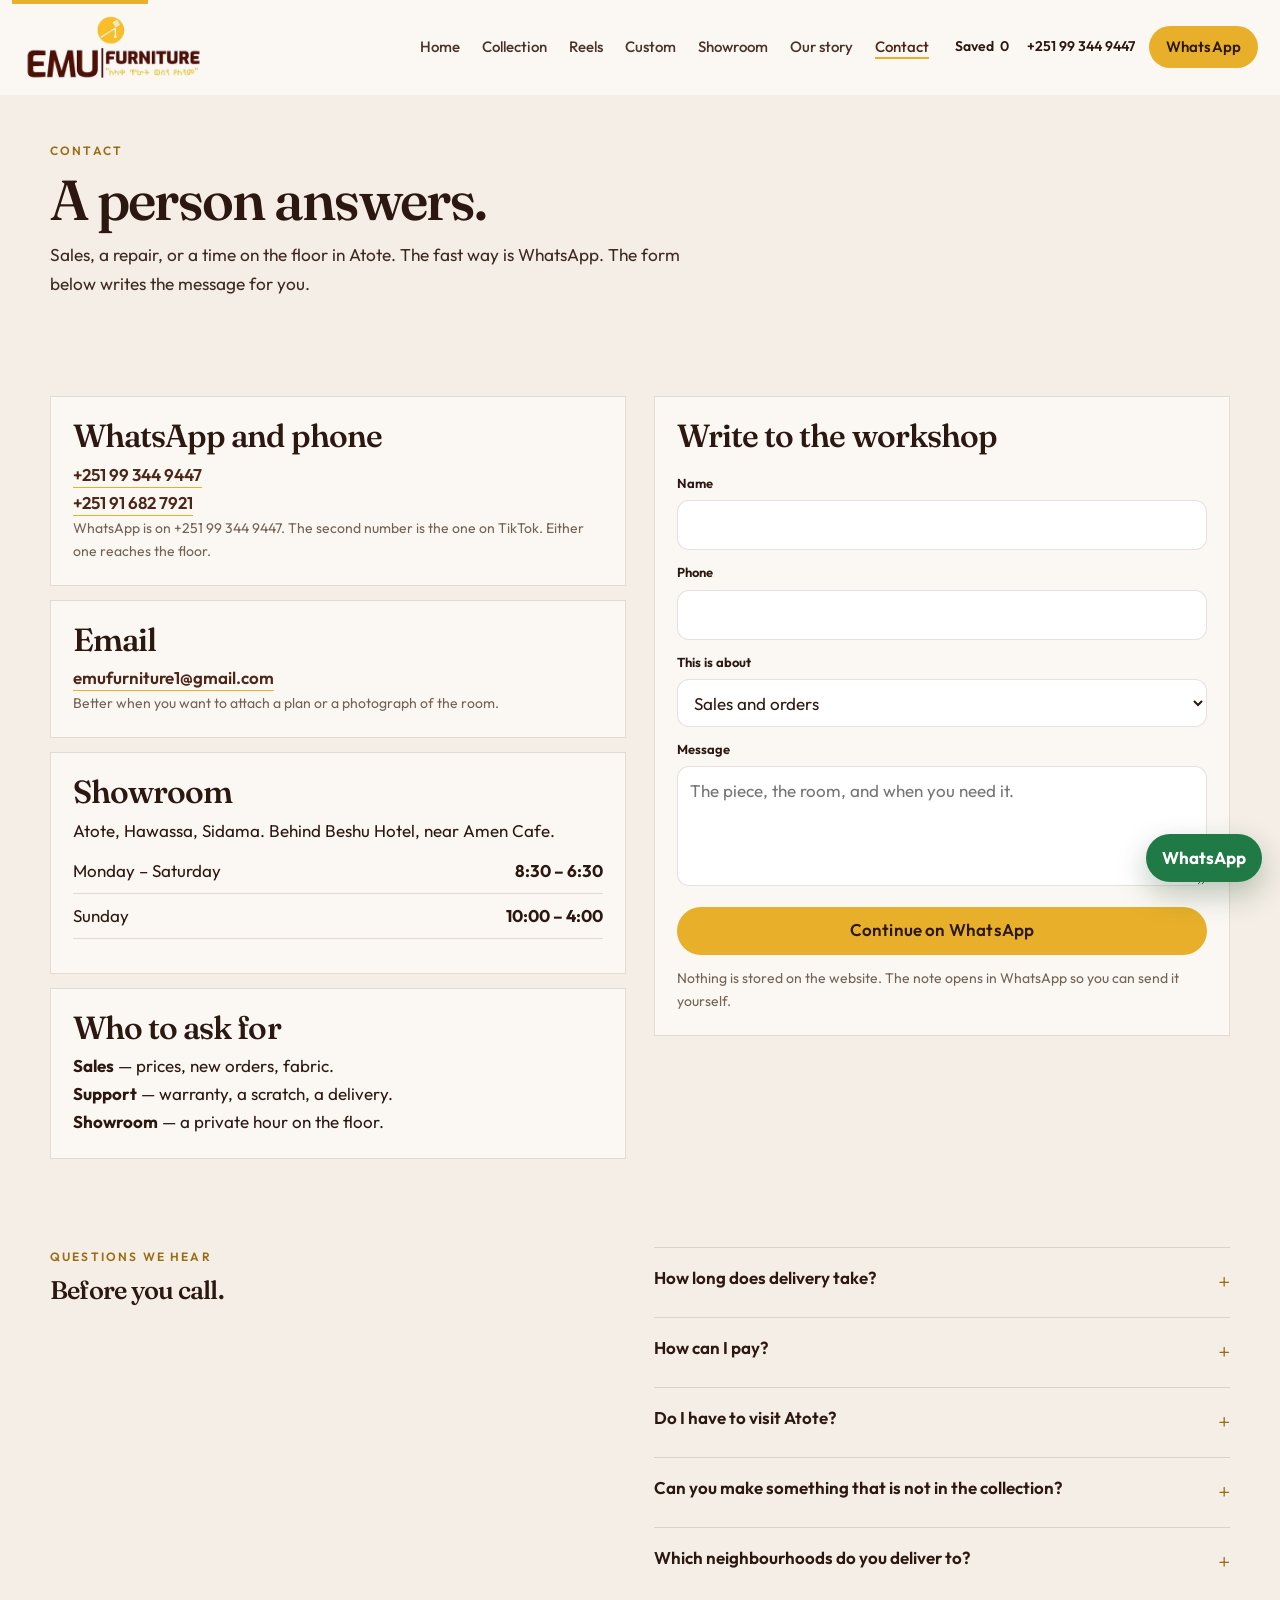
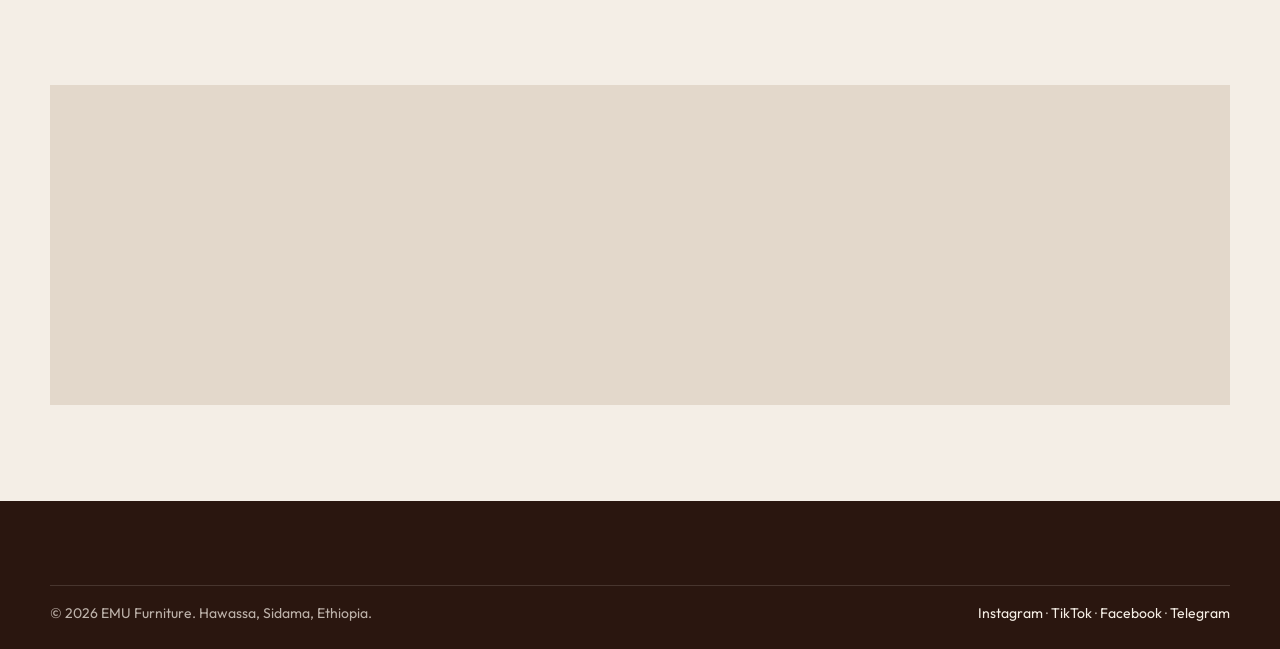
==== contact.html @ ab822ce2 "Add the EMU Furniture showroom site. Co-authored-by: Cursor <cursoragent@cursor.com>" ====
<!DOCTYPE html>
<html lang="en">
<head>
  <meta charset="utf-8">
  <meta name="viewport" content="width=device-width, initial-scale=1">
  <title>Contact | EMU Furniture Hawassa</title>
  <meta name="description" content="Call, WhatsApp, or email EMU Furniture in Atote, Hawassa. +251 99 344 9447 · emufurniture1@gmail.com.">
  <meta name="theme-color" content="#4e2618">
  <link rel="icon" href="images/logo.png">
  <link rel="preconnect" href="https://fonts.googleapis.com">
  <link rel="preconnect" href="https://fonts.gstatic.com" crossorigin>
  <link href="https://fonts.googleapis.com/css2?family=Fraunces:ital,opsz,wght@0,9..144,500;0,9..144,600;1,9..144,500&family=Noto+Sans+Ethiopic:wght@500;600&family=Outfit:wght@400;500;600;700&display=swap" rel="stylesheet">
  <link rel="stylesheet" href="css/style.css">
  <script>if(sessionStorage.getItem("emu-in"))document.documentElement.classList.add("seen");</script>
</head>
<body data-page="contact">
  <a class="skip" href="#main">Skip to content</a>
  <div id="progress"></div>
  <header class="site-header">
    <a class="brand" href="index.html"><img src="images/logo.png" alt="EMU Furniture"></a>
    <nav class="nav" id="nav">
      <a href="index.html">Home</a>
      <a href="shop.html">Collection</a>
      <a href="reels.html">Reels</a>
      <a href="custom.html">Custom</a>
      <a href="showroom.html">Showroom</a>
      <a href="about.html">Our story</a>
      <a href="contact.html">Contact</a>
    </nav>
    <div class="header-actions">
      <a class="saved-link" href="shop.html?fav=1">Saved <span data-fav-count>0</span></a>
      <a class="call-link" href="tel:+251993449447"><span>+251 99 344 9447</span></a>
      <a class="btn btn-gold btn-sm" href="https://wa.me/251993449447" target="_blank" rel="noopener">WhatsApp</a>
      <button class="nav-toggle" id="nav-toggle" type="button" aria-label="Open menu" aria-expanded="false"><span></span></button>
    </div>
  </header>
  <main id="main">
    <section class="page-hero wrap">
      <p class="eyebrow">Contact</p>
      <h1>A person answers.</h1>
      <p class="lede">Sales, a repair, or a time on the floor in Atote. The fast way is WhatsApp. The form below writes the message for you.</p>
    </section>
    <section class="section">
      <div class="wrap split">
        <div class="info-grid" style="grid-template-columns:1fr">
          <article class="panel">
            <h3>WhatsApp and phone</h3>
            <p><a class="text-link" href="tel:+251993449447">+251 99 344 9447</a></p>
            <p><a class="text-link" href="tel:+251916827921">+251 91 682 7921</a></p>
            <p class="fine">WhatsApp is on +251 99 344 9447. The second number is the one on TikTok. Either one reaches the floor.</p>
          </article>
          <article class="panel">
            <h3>Email</h3>
            <p><a class="text-link" href="mailto:emufurniture1@gmail.com">emufurniture1@gmail.com</a></p>
            <p class="fine">Better when you want to attach a plan or a photograph of the room.</p>
          </article>
          <article class="panel">
            <h3>Showroom</h3>
            <p>Atote, Hawassa, Sidama. Behind Beshu Hotel, near Amen Cafe.</p>
            <div class="hours">
              <div><span>Monday – Saturday</span><strong>8:30 – 6:30</strong></div>
              <div><span>Sunday</span><strong>10:00 – 4:00</strong></div>
            </div>
          </article>
          <article class="panel">
            <h3>Who to ask for</h3>
            <p><strong>Sales</strong> — prices, new orders, fabric.</p>
            <p><strong>Support</strong> — warranty, a scratch, a delivery.</p>
            <p><strong>Showroom</strong> — a private hour on the floor.</p>
          </article>
        </div>
        <form class="panel form" data-whatsapp data-intro="Hello EMU Furniture,">
          <h3>Write to the workshop</h3>
          <label><span>Name</span><input class="field" name="Name" required autocomplete="name"></label>
          <label><span>Phone</span><input class="field" name="Phone" required autocomplete="tel"></label>
          <label><span>This is about</span>
            <select class="field" name="Department">
              <option>Sales and orders</option>
              <option>Customer support</option>
              <option>A showroom visit</option>
              <option>Something urgent</option>
            </select>
          </label>
          <label><span>Message</span><textarea class="field" name="Message" required placeholder="The piece, the room, and when you need it."></textarea></label>
          <button class="btn btn-gold" type="submit">Continue on WhatsApp</button>
          <p class="fine">Nothing is stored on the website. The note opens in WhatsApp so you can send it yourself.</p>
        </form>
      </div>
    </section>
    <section class="section" id="faq" style="padding-top:0">
      <div class="wrap split">
        <div>
          <p class="eyebrow">Questions we hear</p>
          <h2>Before you call.</h2>
        </div>
        <div>
          <div class="faq-item">
            <button class="faq-q" type="button" aria-expanded="false">How long does delivery take?</button>
            <div class="faq-a">In Hawassa, a piece already made is usually 3 to 5 business days. Outside the city, allow 7 to 14. Custom orders are typically 6 to 8 weeks, and a wardrobe can take eight. Delivery and assembly are free in Hawassa on orders over ETB 10,000.</div>
          </div>
          <div class="faq-item">
            <button class="faq-q" type="button" aria-expanded="false">How can I pay?</button>
            <div class="faq-a">Cash, bank transfer, cheque, and installment plans. Card payments are coming. The guide price on the site is confirmed before you pay.</div>
          </div>
          <div class="faq-item">
            <button class="faq-q" type="button" aria-expanded="false">Do I have to visit Atote?</button>
            <div class="faq-a">No. A WhatsApp video tour can cover fabric and timber if you are outside Hawassa. We still think the floor is the right place to decide, because a photograph is a poor judge of a joint.</div>
          </div>
          <div class="faq-item">
            <button class="faq-q" type="button" aria-expanded="false">Can you make something that is not in the collection?</button>
            <div class="faq-a">Yes. Custom work is the center of the house. The consultation is free, you see a 3D preview, and custom pieces carry a ten-year warranty.</div>
          </div>
          <div class="faq-item">
            <button class="faq-q" type="button" aria-expanded="false">Which neighbourhoods do you deliver to?</button>
            <div class="faq-a">Hawassa, Atote, Piassa, Mobil, Menaharya, Adis Ketema, and Hayik Dar are on the regular run. Other towns are arranged order by order.</div>
          </div>
        </div>
      </div>
    </section>
    <section class="section" style="padding-top:0">
      <div class="wrap">
        <iframe class="map" title="Map of Atote, Hawassa" loading="lazy" referrerpolicy="no-referrer-when-downgrade" src="https://maps.google.com/maps?q=Atote%20Hawassa%20Ethiopia&z=14&output=embed"></iframe>
      </div>
    </section>
  </main>
  <footer class="site-footer">
    <div class="wrap legal">
      <span>© <span id="year">2026</span> EMU Furniture. Hawassa, Sidama, Ethiopia.</span>
      <span><a href="https://www.instagram.com/emu.furniture" target="_blank" rel="noopener">Instagram</a> · <a href="https://www.tiktok.com/@emufurniture0" target="_blank" rel="noopener">TikTok</a> · <a href="https://www.facebook.com/share/1DXBBB97c6/?mibextid=wwXIfr" target="_blank" rel="noopener">Facebook</a> · <a href="https://t.me/M_achatoo" target="_blank" rel="noopener">Telegram</a></span>
    </div>
  </footer>
  <a class="wa-float" href="https://wa.me/251993449447" target="_blank" rel="noopener">WhatsApp</a>
  <script src="js/data.js"></script>
  <script src="js/main.js"></script>
</body>
</html>
---- css/style.css ----
:root {
  --ink: #2c1810;
  --espresso: #4e2618;
  --brown: #6b341f;
  --gold: #e8b02a;
  --gold-deep: #9a6d10;
  --cream: #f4eee6;
  --paper: #fbf8f3;
  --white: #ffffff;
  --sand: #e5d8c8;
  --muted: #746255;
  --line: rgba(78, 38, 24, 0.14);
  --shadow: 0 22px 50px rgba(44, 24, 16, 0.1);
  --header: 82px;
  --serif: "Fraunces", "Iowan Old Style", Palatino, Georgia, serif;
  --sans: "Outfit", "Segoe UI", sans-serif;
  --ethiopic: "Noto Sans Ethiopic", "Nyala", "Ebrima", sans-serif;
}

*,
*::before,
*::after { box-sizing: border-box; }

html { scroll-behavior: smooth; }

body {
  margin: 0;
  color: var(--ink);
  background: var(--cream);
  font-family: var(--sans);
  font-size: 17px;
  line-height: 1.65;
  text-rendering: optimizeLegibility;
}

img { max-width: 100%; display: block; }

a { color: inherit; text-decoration: none; }

button, input, select, textarea { font: inherit; color: inherit; }

button { cursor: pointer; }

h1, h2, h3, h4 {
  font-family: var(--serif);
  font-weight: 560;
  letter-spacing: -0.03em;
  line-height: 1.04;
  margin: 0;
}

p { margin: 0; }

ul { margin: 0; padding: 0; }

.skip {
  position: absolute;
  left: 12px;
  top: -40px;
  background: var(--gold);
  color: var(--ink);
  padding: 8px 12px;
  z-index: 120;
}

.skip:focus { top: 12px; }

.wrap {
  width: min(1180px, calc(100% - 40px));
  margin: 0 auto;
}

.wrap-wide {
  width: min(1320px, calc(100% - 40px));
  margin: 0 auto;
}

.eyebrow {
  margin: 0 0 10px;
  color: var(--gold-deep);
  font-size: 12px;
  font-weight: 600;
  letter-spacing: 0.18em;
  text-transform: uppercase;
}

.amharic {
  font-family: var(--ethiopic);
  letter-spacing: 0;
  line-height: 1.45;
}

.gold { color: var(--gold-deep); }

.fine { color: var(--muted); font-size: 14px; }

.lede { font-size: 1.08rem; max-width: 42rem; color: #3e2a22; }

.text-link {
  color: var(--espresso);
  font-weight: 600;
  border-bottom: 1px solid var(--gold);
  padding-bottom: 2px;
}

.btn {
  display: inline-flex;
  align-items: center;
  justify-content: center;
  gap: 8px;
  min-height: 48px;
  padding: 0 22px;
  border-radius: 999px;
  border: 1.5px solid transparent;
  background: transparent;
  font-weight: 580;
  letter-spacing: 0.01em;
  transition: transform 0.25s ease, background 0.25s ease, border-color 0.25s ease;
}

.btn:hover { transform: translateY(-2px); }

.btn-gold { background: var(--gold); color: var(--ink); }

.btn-gold:hover { background: #f0c14d; }

.btn-ink { background: var(--espresso); color: var(--paper); }

.btn-ink:hover { background: #3d1d12; }

.btn-line { border-color: rgba(44, 24, 16, 0.28); background: transparent; }

.btn-sm { min-height: 42px; padding: 0 16px; font-size: 15px; }

:focus-visible {
  outline: 2px solid var(--gold-deep);
  outline-offset: 3px;
}

#progress {
  position: fixed;
  top: 0;
  left: 0;
  right: 0;
  height: 3px;
  background: var(--gold);
  transform: scaleX(0);
  transform-origin: 0 50%;
  z-index: 80;
}

.site-header {
  position: sticky;
  top: 0;
  z-index: 50;
  display: flex;
  align-items: center;
  gap: 22px;
  min-height: var(--header);
  padding: 10px 22px;
  background: rgba(251, 248, 243, 0.97);
  border-bottom: 1px solid transparent;
}

.site-header.scrolled { border-bottom-color: var(--line); }

.brand { display: flex; align-items: center; margin-right: auto; }

.brand img { height: 74px; width: auto; }

.nav { display: flex; align-items: center; gap: 22px; }

.nav a {
  font-size: 15px;
  font-weight: 500;
  color: #4a332a;
}

.nav a.is-active { color: var(--espresso); box-shadow: inset 0 -2px 0 var(--gold); }

.header-actions { display: flex; align-items: center; gap: 10px; }

.saved-link, .call-link {
  display: inline-flex;
  align-items: center;
  gap: 6px;
  min-height: 42px;
  padding: 0 4px;
  font-size: 14px;
  font-weight: 600;
}

.nav-toggle {
  display: none;
  width: 46px;
  height: 46px;
  border: 1px solid var(--line);
  border-radius: 50%;
  background: var(--white);
}

.nav-toggle span,
.nav-toggle span::before,
.nav-toggle span::after {
  display: block;
  width: 18px;
  height: 1.5px;
  background: var(--ink);
  position: relative;
  margin: 0 auto;
}

.nav-toggle span::before,
.nav-toggle span::after {
  content: "";
  position: absolute;
  left: 0;
}

.nav-toggle span::before { top: -6px; }
.nav-toggle span::after { top: 6px; }

.hero {
  display: grid;
  grid-template-columns: minmax(320px, 0.92fr) 1.15fr;
  min-height: calc(100vh - var(--header));
  background: var(--paper);
}

.hero-copy {
  display: flex;
  flex-direction: column;
  justify-content: flex-end;
  padding: 48px 7vw 56px 6vw;
}

.hero h1 {
  font-size: clamp(3.3rem, 5.8vw, 6.15rem);
  max-width: 9ch;
  margin: 8px 0 16px;
}

.hero .amharic {
  color: var(--gold-deep);
  font-size: 1.2rem;
  margin-bottom: 16px;
}

.hero .lede { margin-bottom: 28px; }

.hero-actions, .card-actions, .cluster { display: flex; flex-wrap: wrap; gap: 10px; }

.hero-media { position: relative; min-height: 560px; overflow: hidden; background: var(--espresso); }

.slide {
  position: absolute;
  inset: 0;
  opacity: 0;
  transition: opacity 1.1s ease;
}

.slide.on { opacity: 1; }

.slide img {
  width: 100%;
  height: 100%;
  object-fit: cover;
  transform: scale(1.08);
  transition: transform 6.5s ease;
}

.slide.on img { transform: scale(1); }

.hero-card {
  position: absolute;
  left: 22px;
  bottom: 28px;
  background: var(--paper);
  padding: 18px 22px 16px;
  width: min(240px, 70%);
  box-shadow: var(--shadow);
}

.hero-card strong {
  display: block;
  font-family: var(--serif);
  font-size: 2rem;
  font-weight: 560;
  line-height: 1;
}

.hero-card span { color: var(--muted); font-size: 14px; }

.marquee {
  overflow: hidden;
  background: var(--espresso);
  color: #f6efe6;
  border-top: 1px solid rgba(232, 176, 42, 0.45);
  border-bottom: 1px solid rgba(232, 176, 42, 0.45);
}

.marquee-track {
  display: flex;
  width: max-content;
  animation: ticker 36s linear infinite;
}

.marquee span {
  padding: 13px 26px;
  font-size: 12px;
  letter-spacing: 0.16em;
  text-transform: uppercase;
  white-space: nowrap;
}

.marquee span::before {
  content: "";
  display: inline-block;
  width: 6px;
  height: 6px;
  margin-right: 26px;
  border-radius: 50%;
  background: var(--gold);
  transform: translateY(-1px);
}

@keyframes ticker {
  to { transform: translateX(-50%); }
}

.section { padding: 88px 0; }

.section-tight { padding: 64px 0; }

.section-head {
  display: flex;
  justify-content: space-between;
  align-items: flex-end;
  gap: 20px;
  margin-bottom: 28px;
}

.section-head h2, .page-hero h1, .story h2, .closer h2 {
  font-size: clamp(2.4rem, 4.4vw, 4.3rem);
  max-width: 14ch;
}

.stats {
  display: grid;
  grid-template-columns: repeat(3, 1fr);
  gap: 18px;
  margin-top: 36px;
}

.stat {
  padding-top: 14px;
  border-top: 1px solid var(--line);
}

.stat strong {
  display: block;
  font-family: var(--serif);
  font-size: clamp(2.2rem, 4vw, 3.3rem);
  font-weight: 560;
  letter-spacing: -0.04em;
  line-height: 1;
}

.stat span { color: var(--muted); }

.rooms {
  display: grid;
  grid-template-columns: 1.35fr 0.8fr;
  min-height: 620px;
  background: var(--espresso);
  color: var(--paper);
}

.room-visual { min-height: 420px; overflow: hidden; }

.room-visual img { width: 100%; height: 100%; object-fit: cover; min-height: 420px; }

.room-copy {
  padding: 48px 40px;
  display: flex;
  flex-direction: column;
  justify-content: space-between;
  gap: 24px;
}

.room-copy .eyebrow { color: var(--gold); }

.room-copy h2 { font-size: clamp(2.4rem, 4vw, 3.8rem); max-width: 10ch; }

.room-nav { display: grid; gap: 6px; }

.room-btn {
  text-align: left;
  background: transparent;
  border: 0;
  border-bottom: 1px solid rgba(251, 248, 243, 0.16);
  color: rgba(251, 248, 243, 0.72);
  padding: 12px 0;
  font-size: 1.05rem;
}

.room-btn.on { color: var(--paper); border-bottom-color: var(--gold); }

.rail-bar { display: flex; gap: 8px; }

.icon-btn {
  width: 44px;
  height: 44px;
  border-radius: 50%;
  border: 1px solid var(--line);
  background: var(--paper);
}

.rail {
  display: flex;
  gap: 18px;
  overflow-x: auto;
  scroll-snap-type: x mandatory;
  padding: 6px 2px 16px;
  cursor: grab;
}

.rail.dragging { cursor: grabbing; scroll-snap-type: none; }

.rail .card { flex: 0 0 300px; scroll-snap-align: start; }

.card {
  background: var(--paper);
  border: 1px solid rgba(78, 38, 24, 0.08);
  display: flex;
  flex-direction: column;
  min-width: 0;
}

.card-media { position: relative; aspect-ratio: 4 / 5; overflow: hidden; background: var(--sand); }

.card-media img {
  width: 100%;
  height: 100%;
  object-fit: cover;
  transition: transform 0.7s ease;
}

.card:hover .card-media img { transform: scale(1.05); }

.badges {
  position: absolute;
  left: 12px;
  top: 12px;
  display: flex;
  flex-wrap: wrap;
  gap: 6px;
}

.badge {
  background: var(--gold);
  color: var(--ink);
  font-size: 11px;
  font-weight: 700;
  letter-spacing: 0.08em;
  text-transform: uppercase;
  padding: 5px 8px;
}

.badge-ink { background: var(--espresso); color: var(--paper); }
.badge-soft { background: var(--paper); color: var(--espresso); }

.heart, .heart-lg {
  position: absolute;
  right: 12px;
  top: 12px;
  width: 42px;
  height: 42px;
  border: 0;
  border-radius: 50%;
  background: rgba(251, 248, 243, 0.92);
  color: var(--espresso);
  display: grid;
  place-items: center;
}

.heart svg, .heart-lg svg { width: 20px; height: 20px; fill: none; stroke: currentColor; stroke-width: 1.7; }

.heart.on svg, .heart-lg.on svg { fill: var(--gold); stroke: var(--espresso); }

.heart-lg { position: static; }

.card-body { padding: 16px 16px 18px; display: flex; flex-direction: column; gap: 8px; flex: 1; }

.card-body h3 { font-size: 1.45rem; }

.card-body p { color: #4d3a31; font-size: 15px; }

.code { color: var(--gold-deep); font-size: 12px; letter-spacing: 0.08em; text-transform: uppercase; font-weight: 650; }

.card-meta, .price-row {
  display: flex;
  justify-content: space-between;
  gap: 10px;
  align-items: baseline;
  margin-top: auto;
}

.price, .price-lg { font-family: var(--serif); font-weight: 560; letter-spacing: -0.03em; }

.price { font-size: 1.25rem; }

.price-lg { font-size: clamp(2rem, 4vw, 2.8rem); display: block; margin: 8px 0; }

.card-meta span { color: var(--muted); font-size: 13px; }

.card-actions { margin-top: 8px; }

.story {
  display: grid;
  grid-template-columns: 0.9fr 1.1fr;
  background: var(--paper);
}

.story-copy, .story-media { min-height: 460px; }

.story-copy { padding: 64px 7vw; display: flex; flex-direction: column; justify-content: center; }

.story-copy blockquote {
  margin: 18px 0;
  font-family: var(--serif);
  font-size: clamp(1.7rem, 3vw, 2.5rem);
  font-weight: 520;
  line-height: 1.2;
  letter-spacing: -0.03em;
}

.story-copy cite { font-style: normal; color: var(--muted); }

.story-media img { width: 100%; height: 100%; object-fit: cover; }

.band { background: var(--espresso); color: var(--paper); }

.band .eyebrow { color: var(--gold); }

.steps {
  display: grid;
  grid-template-columns: repeat(4, 1fr);
  gap: 22px;
}

.step-card { padding-top: 16px; border-top: 1px solid rgba(232, 176, 42, 0.45); }

.step-card em {
  font-family: var(--serif);
  font-style: italic;
  font-size: 1.8rem;
  color: var(--gold);
}

.step-card h3 { font-size: 1.55rem; margin: 8px 0; }

.promises {
  display: grid;
  grid-template-columns: 1.1fr 0.9fr;
  gap: 40px;
  align-items: center;
}

.promise-list { display: grid; gap: 16px; }

.promise {
  display: grid;
  grid-template-columns: 84px 1fr;
  gap: 12px;
  padding-bottom: 16px;
  border-bottom: 1px solid var(--line);
}

.promise strong { display: block; font-size: 1.05rem; }

.promise span { color: var(--gold-deep); font-family: var(--serif); font-size: 1.4rem; }

.quotes { display: grid; grid-template-columns: repeat(3, 1fr); gap: 16px; }

.quote {
  background: var(--paper);
  padding: 24px 22px 22px;
  min-height: 250px;
  display: flex;
  flex-direction: column;
  border-top: 3px solid var(--gold);
}

.quote p { font-family: var(--serif); font-size: 1.28rem; line-height: 1.35; letter-spacing: -0.02em; }

.quote footer { margin-top: auto; padding-top: 18px; color: var(--muted); font-size: 14px; }

.closer {
  position: relative;
  min-height: 560px;
  display: grid;
  align-items: end;
  color: var(--paper);
  overflow: hidden;
}

.closer img { position: absolute; inset: 0; width: 100%; height: 100%; object-fit: cover; }

.closer::after {
  content: "";
  position: absolute;
  inset: 0;
  background: linear-gradient(90deg, rgba(44, 20, 12, 0.78), rgba(44, 20, 12, 0.18));
}

.closer .wrap { position: relative; z-index: 1; padding: 64px 0; }

.closer .eyebrow { color: var(--gold); }

.page-hero { padding: 46px 0 10px; }

.page-hero h1 { margin-bottom: 12px; }

.shop-layout {
  display: grid;
  grid-template-columns: 250px 1fr;
  gap: 28px;
  padding-bottom: 72px;
}

.filters {
  position: sticky;
  top: 98px;
  align-self: start;
  background: var(--paper);
  padding: 16px;
  border: 1px solid var(--line);
}

.filters summary { font-weight: 650; cursor: pointer; margin-bottom: 10px; }

.filter-label {
  display: block;
  margin: 14px 0 8px;
  font-size: 12px;
  letter-spacing: 0.14em;
  text-transform: uppercase;
  color: var(--muted);
}

.filter-list { display: grid; gap: 4px; }

.chip, .text-btn {
  text-align: left;
  background: transparent;
  border: 0;
  padding: 8px 10px;
  border-radius: 999px;
}

.chip.on, .text-btn.on { background: var(--espresso); color: var(--paper); }

.check { display: flex; gap: 8px; align-items: center; margin: 8px 0; font-size: 15px; }

.field, .search, .select {
  width: 100%;
  background: var(--white);
  border: 1px solid var(--line);
  border-radius: 12px;
  min-height: 48px;
  padding: 10px 12px;
}

textarea.field { min-height: 120px; resize: vertical; }

.toolbar {
  display: flex;
  justify-content: space-between;
  gap: 12px;
  align-items: center;
  margin-bottom: 16px;
}

.grid { display: grid; grid-template-columns: repeat(3, 1fr); gap: 16px; }

.empty {
  grid-column: 1 / -1;
  padding: 40px 10px 20px;
}

.empty h2, .empty h3 { font-size: 2.2rem; margin-bottom: 8px; }

.product { display: grid; grid-template-columns: 1.05fr 0.95fr; gap: 36px; padding-bottom: 28px; }

.gallery-main { background: var(--sand); aspect-ratio: 4 / 5; overflow: hidden; }

.gallery-main img { width: 100%; height: 100%; object-fit: cover; }

.thumbs { display: flex; gap: 8px; margin-top: 8px; }

.thumb {
  width: 78px;
  height: 96px;
  padding: 0;
  border: 1px solid transparent;
  background: var(--sand);
  overflow: hidden;
}

.thumb.on { border-color: var(--espresso); }

.thumb img { width: 100%; height: 100%; object-fit: cover; }

.buybox h1 { font-size: clamp(2.6rem, 5vw, 4.4rem); margin: 6px 0 8px; }

.facts { margin: 16px 0; padding-left: 18px; }

.facts li { margin: 6px 0; }

.spec { display: grid; gap: 10px; margin: 16px 0 20px; }

.spec div { display: grid; grid-template-columns: 110px 1fr; gap: 8px; padding-top: 8px; border-top: 1px solid var(--line); }

.spec dt { color: var(--muted); }

.crumb { color: var(--muted); font-size: 14px; margin: 22px 0; }

.crumb a:hover { color: var(--espresso); }

.split { display: grid; grid-template-columns: 1fr 1fr; gap: 28px; align-items: start; }

.panel {
  background: var(--paper);
  border: 1px solid var(--line);
  padding: 22px;
}

.panel h2, .panel h3 { font-size: 2rem; margin-bottom: 8px; }

.form { display: grid; gap: 12px; }

.form-row { display: grid; grid-template-columns: 1fr 1fr; gap: 12px; }

label span { display: block; font-size: 13px; font-weight: 650; margin-bottom: 6px; }

.choices { display: grid; grid-template-columns: 1fr 1fr; gap: 10px; }

.choice {
  background: var(--paper);
  border: 1px solid var(--line);
  padding: 16px;
  min-height: 120px;
}

.choice h3 { font-size: 1.3rem; margin-bottom: 6px; }

.timeline { margin: 10px 0 0 8px; }

.mile { position: relative; padding: 0 0 28px 28px; }

.mile::before {
  content: "";
  position: absolute;
  left: 0;
  top: 8px;
  bottom: -8px;
  width: 1px;
  background: var(--sand);
}

.mile::after {
  content: "";
  position: absolute;
  left: -5px;
  top: 8px;
  width: 11px;
  height: 11px;
  border-radius: 50%;
  background: var(--gold);
  box-shadow: 0 0 0 4px var(--cream);
}

.mile h3 { font-size: 1.6rem; margin-bottom: 6px; }

.info-grid { display: grid; grid-template-columns: repeat(3, 1fr); gap: 14px; }

.map {
  min-height: 320px;
  border: 0;
  width: 100%;
  background: var(--sand);
  filter: saturate(0.85);
}

.faq-item { border-top: 1px solid var(--line); }

.faq-q {
  width: 100%;
  text-align: left;
  background: transparent;
  border: 0;
  padding: 16px 0;
  font-weight: 620;
  display: flex;
  justify-content: space-between;
  gap: 12px;
}

.faq-q::after { content: "+"; font-family: var(--serif); font-size: 1.4rem; color: var(--gold-deep); }

.faq-item.open .faq-q::after { content: "–"; }

.faq-a { display: none; padding: 0 0 16px; color: #433027; }

.faq-item.open .faq-a { display: block; }

.hours { display: grid; gap: 8px; margin: 12px 0; }

.hours div { display: flex; justify-content: space-between; gap: 12px; border-bottom: 1px solid var(--line); padding-bottom: 8px; }

.site-footer {
  background: #2a160f;
  color: #f6efe6;
  padding: 56px 0 24px;
}

.foot-grid { display: grid; grid-template-columns: 1.4fr 0.7fr 0.7fr 0.9fr; gap: 28px; }

.site-footer .brand {
  background: #fbf8f3;
  display: inline-flex;
  padding: 6px 10px 4px;
  border-radius: 12px;
  margin-bottom: 12px;
}

.site-footer .brand img { height: 72px; }

.site-footer a { color: #f6efe6; }

.site-footer h3 {
  font-family: var(--sans);
  font-size: 13px;
  letter-spacing: 0.16em;
  text-transform: uppercase;
  margin-bottom: 12px;
  color: var(--gold);
}

.site-footer ul { list-style: none; display: grid; gap: 8px; }

.site-footer .fine, .legal { color: rgba(246, 239, 230, 0.72); }

.legal {
  display: flex;
  justify-content: space-between;
  gap: 12px;
  flex-wrap: wrap;
  margin-top: 28px;
  padding-top: 16px;
  border-top: 1px solid rgba(246, 239, 230, 0.14);
  font-size: 14px;
}

.wa-float {
  position: fixed;
  right: 18px;
  bottom: 18px;
  z-index: 40;
  background: #1f7a45;
  color: white;
  min-height: 48px;
  padding: 0 16px;
  border-radius: 999px;
  display: inline-flex;
  align-items: center;
  font-weight: 680;
  box-shadow: 0 12px 30px rgba(20, 60, 30, 0.28);
}

.toast {
  position: fixed;
  left: 50%;
  bottom: 24px;
  transform: translateX(-50%) translateY(12px);
  background: var(--espresso);
  color: var(--paper);
  padding: 12px 16px;
  border-radius: 999px;
  opacity: 0;
  pointer-events: none;
  transition: 0.3s ease;
  z-index: 70;
}

.toast.show { opacity: 1; transform: translateX(-50%) translateY(0); }

#loader {
  position: fixed;
  inset: 0;
  background: var(--paper);
  z-index: 100;
  display: grid;
  place-items: center;
  transition: opacity 0.45s ease, visibility 0.45s ease;
}

#loader.hide { opacity: 0; visibility: hidden; }

.loader-inner { text-align: center; }

#loader img { height: 96px; margin: 0 auto 8px; }

.loader-bar {
  width: 140px;
  height: 2px;
  margin: 14px auto 0;
  background: var(--sand);
  overflow: hidden;
}

.loader-bar span {
  display: block;
  height: 100%;
  width: 40%;
  background: var(--gold);
  animation: load 1s ease-in-out infinite;
}

@keyframes load {
  0% { transform: translateX(-120%); }
  100% { transform: translateX(320%); }
}

html.seen #loader { display: none; }

.compare { display: grid; grid-template-columns: 1fr 1fr; gap: 12px; }

.compare article { background: var(--paper); padding: 18px; border-top: 3px solid var(--gold); }

.compare article:last-child { border-top-color: var(--sand); }

.compare ul { margin-top: 10px; padding-left: 18px; }

.visit-types { display: grid; grid-template-columns: repeat(3, 1fr); gap: 12px; }

@media (max-width: 980px) {
  .hero, .rooms, .story, .promises, .product, .shop-layout, .split, .foot-grid {
    grid-template-columns: 1fr;
  }
  .steps, .quotes, .grid, .info-grid, .visit-types { grid-template-columns: 1fr 1fr; }
  .hero-media { order: -1; min-height: 72vw; }
  .call-link { display: none; }
  body.nav-open { overflow: hidden; }
  .filters { position: static; }
  .room-copy { padding: 32px 22px 40px; }
  .story-copy { padding: 40px 22px; }
  .nav {
    position: fixed;
    inset: var(--header) 0 0 0;
    z-index: 60;
    background: #fbf8f3;
    display: none;
    flex-direction: column;
    align-items: flex-start;
    padding: 28px 24px 40px;
    gap: 18px;
    overflow: auto;
  }
  body.nav-open .nav { display: flex; }
  .nav a { font-size: 1.6rem; font-family: var(--serif); }
  .nav-toggle { display: inline-grid; place-items: center; }
  .call-link span { display: none; }
  .brand img { height: 62px; }
}

@media (max-width: 680px) {
  .wrap, .wrap-wide { width: min(1180px, calc(100% - 28px)); }
  .section { padding: 64px 0; }
  .stats, .steps, .quotes, .grid, .choices, .form-row, .compare, .info-grid, .visit-types {
    grid-template-columns: 1fr;
  }
  .hero-copy { padding: 32px 22px 40px; }
  .hero h1 { font-size: 3.1rem; }
  .header-actions .btn-sm { display: none; }
  .card { flex-basis: 84vw; }
  .rail .card { flex-basis: 84vw; }
  .spec div { grid-template-columns: 1fr; gap: 2px; }
}

@media (prefers-reduced-motion: reduce) {
  html { scroll-behavior: auto; }
  .reveal { opacity: 1 !important; transform: none !important; }
  .marquee-track, .loader-bar span, .slide img { animation: none !important; }
  .slide { transition: none; }
  .btn:hover, .card:hover .card-media img { transform: none; }
}

.reveal {
  opacity: 0;
  transform: translateY(22px);
  transition: opacity 0.8s ease, transform 0.8s cubic-bezier(0.16, 1, 0.3, 1);
  transition-delay: calc(var(--d, 0) * 70ms);
}

.reveal.in { opacity: 1; transform: none; }

.atlas { padding-top: 28px; }

.atlas-grid {
  display: grid;
  grid-template-columns: 1.4fr 1fr 1fr 1.15fr;
  gap: 12px;
}

.atlas-card {
  position: relative;
  display: block;
  min-height: 460px;
  overflow: hidden;
  border-radius: 18px;
  background: var(--espresso);
  color: #fbf8f3;
}

.atlas-card img {
  width: 100%;
  height: 100%;
  object-fit: cover;
  position: absolute;
  inset: 0;
  transition: transform 0.7s ease;
}

.atlas-card:hover img { transform: scale(1.04); }

.atlas-card span {
  position: absolute;
  left: 16px;
  right: 16px;
  bottom: 16px;
  z-index: 1;
  display: flex;
  flex-direction: column;
  gap: 2px;
  font-family: var(--serif);
  font-size: 1.85rem;
  line-height: 1;
}

.atlas-card em {
  font-family: var(--sans);
  font-style: normal;
  font-size: 11px;
  letter-spacing: 0.16em;
  text-transform: uppercase;
  color: var(--gold);
}

.atlas-card::after {
  content: "";
  position: absolute;
  left: 0;
  right: 0;
  bottom: 0;
  height: 46%;
  background: linear-gradient(transparent, rgba(22, 10, 6, 0.72));
}

.founder {
  background: var(--espresso);
  color: #fbf8f3;
}

.founder-inner { padding: 88px 0; max-width: 920px; }

.founder .eyebrow { color: var(--gold); }

.founder blockquote {
  margin: 10px 0 28px;
  font-family: var(--serif);
  font-size: clamp(2rem, 4.2vw, 3.6rem);
  font-weight: 520;
  line-height: 1.12;
  letter-spacing: -0.035em;
}

.founder-foot {
  display: flex;
  justify-content: space-between;
  align-items: flex-end;
  gap: 24px;
  padding-top: 22px;
  border-top: 1px solid rgba(232, 176, 42, 0.4);
}

.founder-foot p { max-width: 36rem; color: rgba(251, 248, 243, 0.78); }

.founder .text-link { color: #fbf8f3; white-space: nowrap; }

.visit-band { padding: 28px 0 72px; }

.visit-panel {
  display: grid;
  grid-template-columns: 1.2fr 0.8fr;
  gap: 40px;
  align-items: end;
  background: var(--paper);
  border-radius: 24px;
  padding: 48px 44px;
  border: 1px solid rgba(78, 38, 24, 0.08);
}

.visit-panel h2 { font-size: clamp(2.4rem, 4vw, 4rem); max-width: 12ch; margin-bottom: 12px; }

.visit-panel .lede { margin-bottom: 22px; }

.visit-facts { display: grid; gap: 0; }

.visit-facts div {
  display: flex;
  justify-content: space-between;
  gap: 16px;
  padding: 14px 0;
  border-top: 1px solid var(--line);
}

.visit-facts div:last-child { border-bottom: 1px solid var(--line); }

.visit-facts dt { color: var(--muted); }

.visit-facts dd { font-family: var(--serif); font-size: 1.25rem; }

@media (max-width: 980px) {
  .atlas-grid { grid-template-columns: 1fr 1fr; }
  .atlas-card { min-height: 380px; }
  .founder-foot, .visit-panel { display: grid; grid-template-columns: 1fr; }
}

@media (max-width: 680px) {
  .atlas-grid { grid-template-columns: 1fr; }
  .atlas-card { min-height: 420px; }
  .founder-inner, .visit-panel { padding: 36px 0; }
  .visit-panel { padding: 28px 20px; }
  .founder .text-link { white-space: normal; }
}

.hero-film {
  position: relative;
  min-height: calc(100vh - var(--header));
  display: grid;
  align-items: end;
  color: #fbf8f3;
  overflow: hidden;
  background: #2a160f;
}

.hero-film .bgvid,
.hero-film .hero-still {
  position: absolute;
  inset: 0;
  width: 100%;
  height: 100%;
  object-fit: cover;
  object-position: center 42%;
}

.hero-film .bgvid {
  opacity: 0;
  transition: opacity 1.1s ease;
}

.hero-film .bgvid.on { opacity: 1; }

.hero-film .hero-still { display: none; }

.hero-shade {
  position: absolute;
  inset: 0;
  background:
    linear-gradient(180deg, rgba(22, 10, 6, 0.18) 0%, rgba(22, 10, 6, 0.12) 34%, rgba(22, 10, 6, 0.78) 100%),
    linear-gradient(90deg, rgba(22, 10, 6, 0.72) 0%, rgba(22, 10, 6, 0.28) 62%, rgba(22, 10, 6, 0.12) 100%);
}

.hero-film .wrap {
  position: relative;
  z-index: 1;
  padding: 72px 0 64px;
}

.hero-film h1 {
  color: #fbf8f3;
  font-size: clamp(3.2rem, 6vw, 6rem);
  max-width: 11ch;
  margin: 8px 0 14px;
}

.hero-film .amharic { color: var(--gold); font-size: 1.2rem; margin-bottom: 14px; }

.hero-film .lede { color: rgba(251, 248, 243, 0.9); margin-bottom: 26px; max-width: 36rem; }

.hero-film .eyebrow { color: var(--gold); }

.hero-film .btn-line { color: #fbf8f3; border-color: rgba(251, 248, 243, 0.5); }

.hero-film .stat { border-top-color: rgba(251, 248, 243, 0.28); }

.hero-film .stat span { color: rgba(251, 248, 243, 0.78); }

.reel-grid {
  display: grid;
  grid-template-columns: repeat(4, minmax(0, 1fr));
  gap: 16px;
}

.reel {
  background: #1c100c;
  color: #f6efe6;
  border-radius: 18px;
  overflow: hidden;
  scroll-margin-top: 96px;
}

.reel video {
  width: 100%;
  aspect-ratio: 9 / 16;
  object-fit: cover;
  background: #000;
  display: block;
}

.reel-copy { padding: 14px 14px 18px; }

.reel-copy h3 {
  font-family: var(--serif);
  font-size: 1.4rem;
  font-weight: 560;
  margin: 0 0 6px;
}

.reel-copy p { color: rgba(246, 239, 230, 0.78); font-size: 0.95rem; }

.reel-copy .eyebrow { color: var(--gold); }

.reel-copy .text-link { color: #f6efe6; }

.reel-copy .cluster { margin-top: 12px; }

.reel-row {
  display: grid;
  grid-auto-flow: column;
  grid-auto-columns: 220px;
  gap: 14px;
  overflow-x: auto;
  scroll-snap-type: x mandatory;
  padding-bottom: 8px;
}

.reel-poster {
  position: relative;
  display: block;
  border-radius: 16px;
  overflow: hidden;
  scroll-snap-align: start;
  color: #fbf8f3;
  background: #1c100c;
}

.reel-poster img {
  width: 100%;
  height: 390px;
  object-fit: cover;
  display: block;
}

.reel-poster span {
  position: absolute;
  left: 14px;
  right: 14px;
  bottom: 16px;
  z-index: 1;
  font-family: var(--serif);
  font-size: 1.45rem;
  line-height: 1.1;
}

.reel-poster::after {
  content: "";
  position: absolute;
  left: 0;
  right: 0;
  bottom: 0;
  height: 48%;
  background: linear-gradient(transparent, rgba(18, 8, 4, 0.78));
}

@media (max-width: 1100px) {
  .reel-grid { grid-template-columns: repeat(3, minmax(0, 1fr)); }
}

@media (max-width: 980px) {
  .reel-grid { grid-template-columns: 1fr 1fr; }
  .hero-film { min-height: 92vh; align-items: end; }
}

@media (max-width: 680px) {
  .reel-grid { grid-template-columns: 1fr; }
  .hero-film h1 { font-size: 3rem; }
  .hero-film .wrap { padding: 36px 0 96px; }
  .reel-poster img { height: 460px; }
}

@media (prefers-reduced-motion: reduce) {
  .hero-film .bgvid { display: none !important; }
  .hero-film .hero-still { display: block; }
}
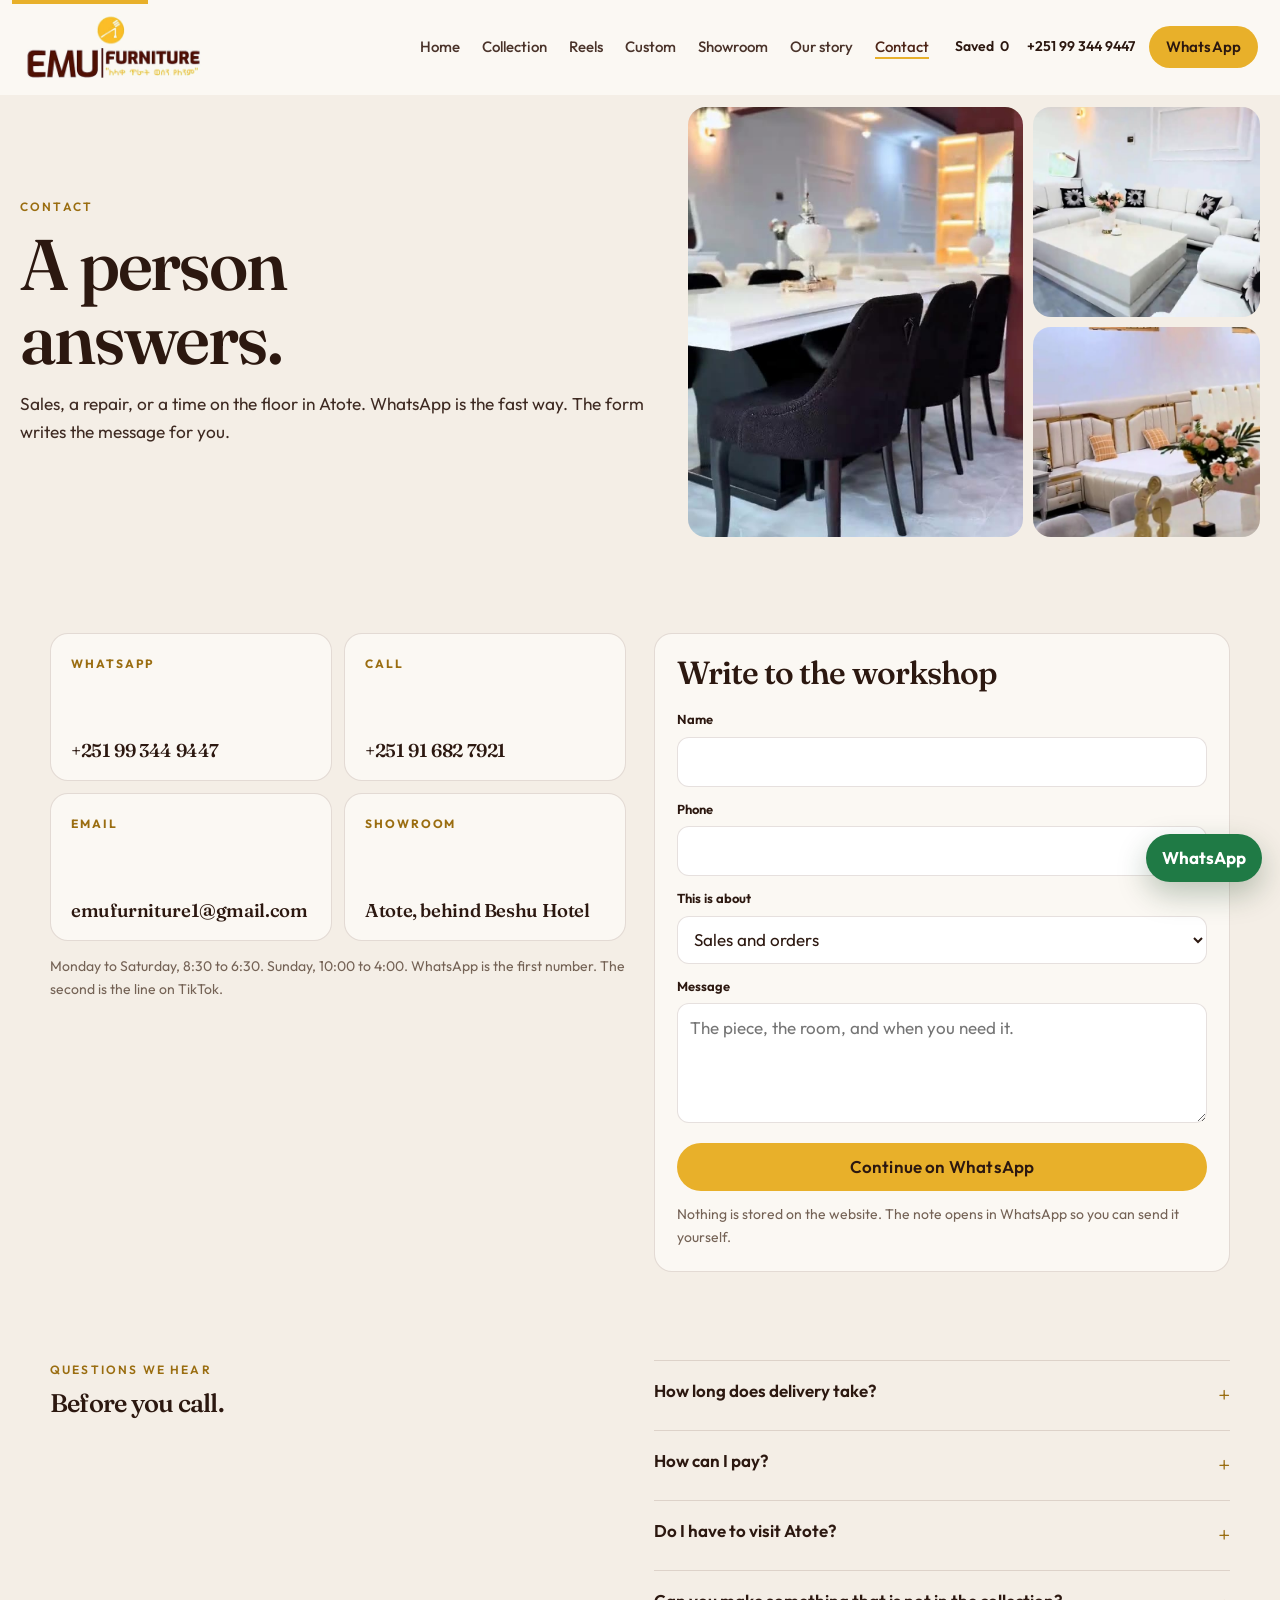
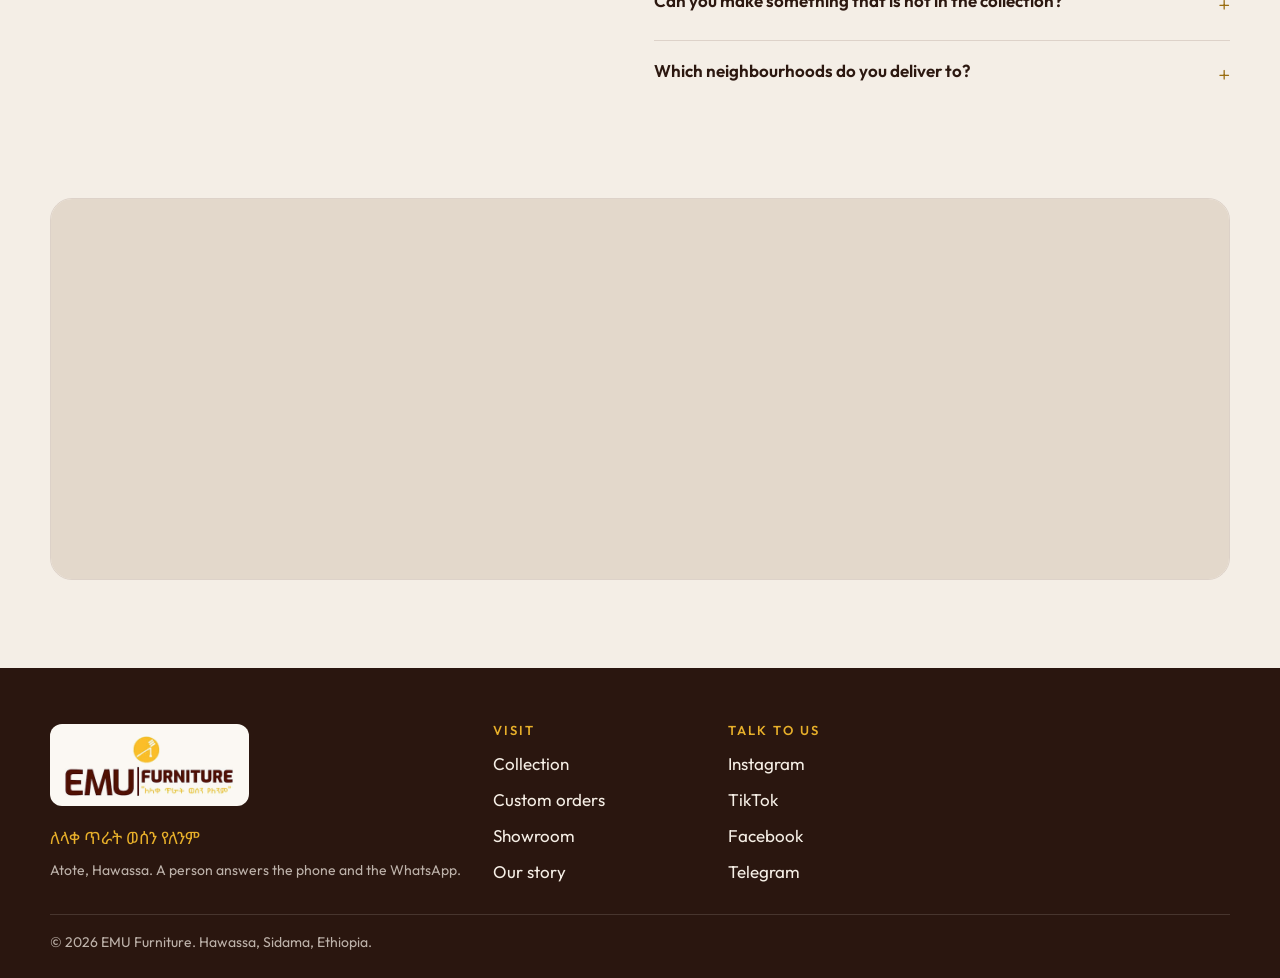
==== commit dd193083: "Give Custom, Showroom, Our story, and Contact the same showroom layout as the homepage. Co-authored-" ====
--- a/contact.html
+++ b/contact.html
@@ -35,39 +35,30 @@
     </div>
   </header>
   <main id="main">
-    <section class="page-hero wrap">
-      <p class="eyebrow">Contact</p>
-      <h1>A person answers.</h1>
-      <p class="lede">Sales, a repair, or a time on the floor in Atote. The fast way is WhatsApp. The form below writes the message for you.</p>
+    <section class="page-stage">
+      <div class="wrap-wide page-stage-grid">
+        <div>
+          <p class="eyebrow">Contact</p>
+          <h1>A person answers.</h1>
+          <p class="lede">Sales, a repair, or a time on the floor in Atote. WhatsApp is the fast way. The form writes the message for you.</p>
+        </div>
+        <div class="stage-mosaic">
+          <img src="images/frames/7701687598888013078-10.jpg" alt="Dining sets on the Atote floor">
+          <img src="images/frames/7702384114019732758-10.jpg" alt="White sectional lounge">
+          <img src="images/frames/7704294690681589014-bed.jpg" alt="Cream and gold bed">
+        </div>
+      </div>
     </section>
     <section class="section">
       <div class="wrap split">
-        <div class="info-grid" style="grid-template-columns:1fr">
-          <article class="panel">
-            <h3>WhatsApp and phone</h3>
-            <p><a class="text-link" href="tel:+251993449447">+251 99 344 9447</a></p>
-            <p><a class="text-link" href="tel:+251916827921">+251 91 682 7921</a></p>
-            <p class="fine">WhatsApp is on +251 99 344 9447. The second number is the one on TikTok. Either one reaches the floor.</p>
-          </article>
-          <article class="panel">
-            <h3>Email</h3>
-            <p><a class="text-link" href="mailto:emufurniture1@gmail.com">emufurniture1@gmail.com</a></p>
-            <p class="fine">Better when you want to attach a plan or a photograph of the room.</p>
-          </article>
-          <article class="panel">
-            <h3>Showroom</h3>
-            <p>Atote, Hawassa, Sidama. Behind Beshu Hotel, near Amen Cafe.</p>
-            <div class="hours">
-              <div><span>Monday – Saturday</span><strong>8:30 – 6:30</strong></div>
-              <div><span>Sunday</span><strong>10:00 – 4:00</strong></div>
-            </div>
-          </article>
-          <article class="panel">
-            <h3>Who to ask for</h3>
-            <p><strong>Sales</strong> — prices, new orders, fabric.</p>
-            <p><strong>Support</strong> — warranty, a scratch, a delivery.</p>
-            <p><strong>Showroom</strong> — a private hour on the floor.</p>
-          </article>
+        <div>
+          <div class="reach">
+            <a class="reach-card" href="https://wa.me/251993449447" target="_blank" rel="noopener"><span>WhatsApp</span><strong>+251 99 344 9447</strong></a>
+            <a class="reach-card" href="tel:+251916827921"><span>Call</span><strong>+251 91 682 7921</strong></a>
+            <a class="reach-card" href="mailto:emufurniture1@gmail.com"><span>Email</span><strong>emufurniture1@<wbr>gmail.com</strong></a>
+            <a class="reach-card" href="showroom.html"><span>Showroom</span><strong>Atote, behind Beshu Hotel</strong></a>
+          </div>
+          <p class="fine" style="margin-top:14px">Monday to Saturday, 8:30 to 6:30. Sunday, 10:00 to 4:00. WhatsApp is the first number. The second is the line on TikTok.</p>
         </div>
         <form class="panel form" data-whatsapp data-intro="Hello EMU Furniture,">
           <h3>Write to the workshop</h3>
@@ -119,15 +110,37 @@
     </section>
     <section class="section" style="padding-top:0">
       <div class="wrap">
-        <iframe class="map" title="Map of Atote, Hawassa" loading="lazy" referrerpolicy="no-referrer-when-downgrade" src="https://maps.google.com/maps?q=Atote%20Hawassa%20Ethiopia&z=14&output=embed"></iframe>
+        <div class="map-frame"><iframe class="map" title="Map of Atote, Hawassa" loading="lazy" referrerpolicy="no-referrer-when-downgrade" src="https://maps.google.com/maps?q=Atote%20Hawassa%20Ethiopia&z=14&output=embed"></iframe></div>
       </div>
     </section>
   </main>
   <footer class="site-footer">
-    <div class="wrap legal">
-      <span>© <span id="year">2026</span> EMU Furniture. Hawassa, Sidama, Ethiopia.</span>
-      <span><a href="https://www.instagram.com/emu.furniture" target="_blank" rel="noopener">Instagram</a> · <a href="https://www.tiktok.com/@emufurniture0" target="_blank" rel="noopener">TikTok</a> · <a href="https://www.facebook.com/share/1DXBBB97c6/?mibextid=wwXIfr" target="_blank" rel="noopener">Facebook</a> · <a href="https://t.me/M_achatoo" target="_blank" rel="noopener">Telegram</a></span>
+    <div class="wrap foot-grid">
+      <div>
+        <a class="brand" href="index.html"><img src="images/logo.png" alt="EMU Furniture"></a>
+        <p class="amharic" style="color:#e8b02a; margin:8px 0">ለላቀ ጥራት ወሰን የለንም</p>
+        <p class="fine">Atote, Hawassa. A person answers the phone and the WhatsApp.</p>
+      </div>
+      <div>
+        <h3>Visit</h3>
+        <ul>
+          <li><a href="shop.html">Collection</a></li>
+          <li><a href="custom.html">Custom orders</a></li>
+          <li><a href="showroom.html">Showroom</a></li>
+          <li><a href="about.html">Our story</a></li>
+        </ul>
+      </div>
+      <div>
+        <h3>Talk to us</h3>
+        <ul>
+          <li><a href="https://www.instagram.com/emu.furniture" target="_blank" rel="noopener">Instagram</a></li>
+          <li><a href="https://www.tiktok.com/@emufurniture0" target="_blank" rel="noopener">TikTok</a></li>
+          <li><a href="https://www.facebook.com/share/1DXBBB97c6/?mibextid=wwXIfr" target="_blank" rel="noopener">Facebook</a></li>
+          <li><a href="https://t.me/M_achatoo" target="_blank" rel="noopener">Telegram</a></li>
+        </ul>
+      </div>
     </div>
+    <div class="wrap legal"><span>© <span id="year">2026</span> EMU Furniture. Hawassa, Sidama, Ethiopia.</span></div>
   </footer>
   <a class="wa-float" href="https://wa.me/251993449447" target="_blank" rel="noopener">WhatsApp</a>
   <script src="js/data.js"></script>
--- a/css/style.css
+++ b/css/style.css
@@ -734,6 +734,7 @@
   background: var(--paper);
   border: 1px solid var(--line);
   padding: 22px;
+  border-radius: 18px;
 }
 
 .panel h2, .panel h3 { font-size: 2rem; margin-bottom: 8px; }
@@ -749,8 +750,9 @@
 .choice {
   background: var(--paper);
   border: 1px solid var(--line);
-  padding: 16px;
-  min-height: 120px;
+  padding: 18px 18px 20px;
+  min-height: 140px;
+  border-radius: 16px;
 }
 
 .choice h3 { font-size: 1.3rem; margin-bottom: 6px; }
@@ -786,11 +788,18 @@
 .info-grid { display: grid; grid-template-columns: repeat(3, 1fr); gap: 14px; }
 
 .map {
-  min-height: 320px;
+  min-height: 380px;
   border: 0;
   width: 100%;
   background: var(--sand);
   filter: saturate(0.85);
+  display: block;
+}
+
+.map-frame {
+  border-radius: 22px;
+  overflow: hidden;
+  border: 1px solid var(--line);
 }
 
 .faq-item { border-top: 1px solid var(--line); }
@@ -1146,6 +1155,143 @@
   .founder .text-link { white-space: normal; }
 }
 
+.page-stage { padding: 12px 0 8px; }
+
+.page-stage-grid {
+  display: grid;
+  grid-template-columns: minmax(280px, 1.05fr) 0.95fr;
+  gap: 36px;
+  align-items: center;
+}
+
+.page-stage h1 {
+  font-size: clamp(3.1rem, 5.6vw, 5.5rem);
+  max-width: 11ch;
+  margin: 8px 0 14px;
+}
+
+.stage-mosaic {
+  display: grid;
+  grid-template-columns: 1.25fr 0.85fr;
+  grid-template-rows: 210px 210px;
+  gap: 10px;
+}
+
+.stage-mosaic img {
+  width: 100%;
+  height: 100%;
+  object-fit: cover;
+  border-radius: 18px;
+}
+
+.stage-mosaic img:first-child { grid-row: 1 / span 2; }
+
+.work-grid {
+  display: grid;
+  grid-template-columns: repeat(4, 1fr);
+  gap: 12px;
+}
+
+.work-card {
+  position: relative;
+  display: block;
+  min-height: 380px;
+  border-radius: 18px;
+  overflow: hidden;
+  color: #fbf8f3;
+  background: var(--espresso);
+}
+
+.work-card img {
+  position: absolute;
+  inset: 0;
+  width: 100%;
+  height: 100%;
+  object-fit: cover;
+  transition: transform 0.7s ease;
+}
+
+.work-card:hover img { transform: scale(1.04); }
+
+.work-card div {
+  position: absolute;
+  left: 16px;
+  right: 16px;
+  bottom: 16px;
+  z-index: 1;
+}
+
+.work-card h3 { font-family: var(--serif); font-size: 1.85rem; font-weight: 560; }
+
+.work-card p { color: rgba(251, 248, 243, 0.84); font-size: 0.95rem; margin-top: 4px; }
+
+.work-card::after {
+  content: "";
+  position: absolute;
+  left: 0;
+  right: 0;
+  bottom: 0;
+  height: 50%;
+  background: linear-gradient(transparent, rgba(22, 10, 6, 0.75));
+}
+
+.reach {
+  display: grid;
+  grid-template-columns: 1fr 1fr;
+  gap: 12px;
+}
+
+.reach-card {
+  background: var(--paper);
+  border: 1px solid var(--line);
+  border-radius: 18px;
+  min-height: 148px;
+  padding: 20px 20px 18px;
+  display: flex;
+  flex-direction: column;
+  justify-content: space-between;
+  gap: 18px;
+}
+
+.reach-card span {
+  color: var(--gold-deep);
+  font-size: 12px;
+  font-weight: 700;
+  letter-spacing: 0.16em;
+  text-transform: uppercase;
+}
+
+.reach-card strong {
+  font-family: var(--serif);
+  font-size: clamp(1.15rem, 1.45vw, 1.4rem);
+  font-weight: 560;
+  letter-spacing: -0.02em;
+  line-height: 1.2;
+  overflow-wrap: break-word;
+}
+
+.mile-year {
+  display: block;
+  color: var(--gold-deep);
+  font-size: 12px;
+  font-weight: 700;
+  letter-spacing: 0.14em;
+  text-transform: uppercase;
+  margin-bottom: 4px;
+}
+
+@media (max-width: 980px) {
+  .page-stage-grid, .work-grid { grid-template-columns: 1fr 1fr; }
+  .stage-mosaic { min-height: 0; }
+  .work-card { min-height: 300px; }
+}
+
+@media (max-width: 680px) {
+  .page-stage-grid, .work-grid, .reach { grid-template-columns: 1fr; }
+  .stage-mosaic { grid-template-columns: 1fr 1fr; grid-template-rows: 240px 140px; }
+  .page-stage h1 { font-size: 3rem; }
+}
+
 .hero-film {
   position: relative;
   min-height: calc(100vh - var(--header));
